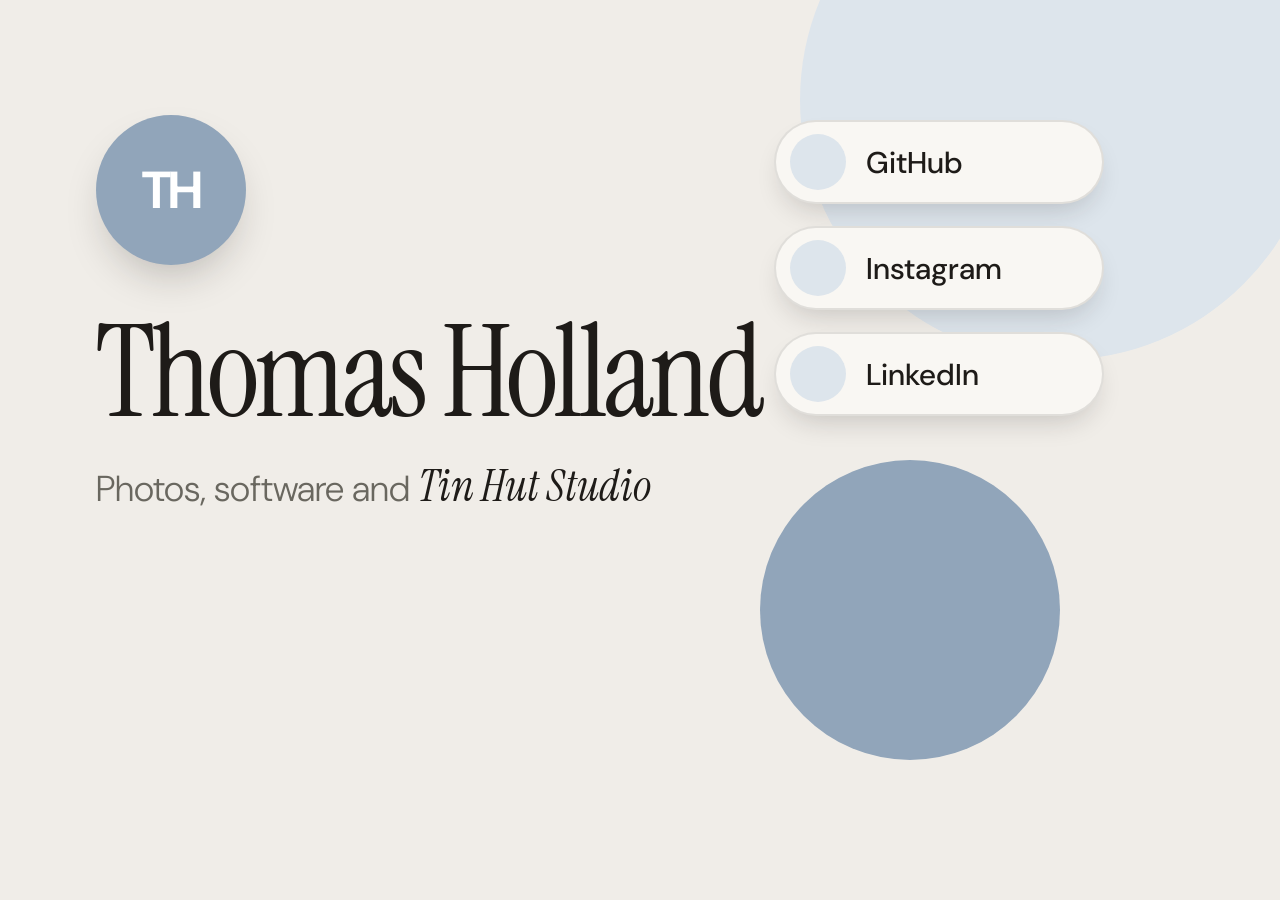
==== assets/og.html @ 6a864e3f "Add OG image, touch icon and intro tweak" ====
<!DOCTYPE html>
<html lang="en-GB"><head><meta charset="utf-8"><title>OG image</title>
<style>
@font-face{font-family:"DM Sans";font-weight:100 1000;src:url(../fonts/dm-sans-variable.woff2)}
@font-face{font-family:"Instrument Serif";src:url(../fonts/instrument-serif-regular.woff2)}
@font-face{font-family:"Instrument Serif";font-style:italic;src:url(../fonts/instrument-serif-italic.woff2)}
*{box-sizing:border-box}
body{margin:0;width:1200px;height:630px;background:#f0ede8;color:#1e1b18;font-family:"DM Sans",sans-serif;position:relative;overflow:hidden}
.blob{position:absolute;border-radius:50%}
.b1{width:520px;height:520px;right:-120px;top:-160px;background:#dde5ec}
.b2{width:300px;height:300px;right:140px;bottom:-130px;background:#91a5ba}
.wrap{position:absolute;left:96px;top:0;bottom:0;display:flex;flex-direction:column;justify-content:center}
.av{width:150px;height:150px;border-radius:50%;background:#91a5ba;color:#fff;display:grid;place-items:center;font:700 52px "DM Sans";letter-spacing:-.06em;box-shadow:0 20px 40px -12px #1e1b1840}
h1{font:400 128px/1 "Instrument Serif";letter-spacing:-.03em;margin:44px 0 20px}
p{margin:0;font-size:36px;font-weight:300;color:#69675f}
p em{font:italic 400 44px "Instrument Serif";color:#1e1b18}
.pills{position:absolute;right:96px;top:120px;display:flex;flex-direction:column;gap:22px;width:330px}
.pill{height:84px;border-radius:999px;background:#f9f7f3;border:2px solid #0000001a;box-shadow:0 14px 28px -10px #1e1b1833;display:flex;align-items:center;gap:20px;padding:0 14px;font-size:30px;font-weight:500}
.pill i{width:56px;height:56px;border-radius:50%;background:#dde5ec}
.icon{width:180px;height:180px;border-radius:50%;background:#91a5ba;color:#fff;display:grid;place-items:center;font:700 64px "DM Sans";letter-spacing:-.06em}
</style></head><body>
<div class="blob b1"></div><div class="blob b2"></div>
<div class="wrap"><div class="av">TH</div><h1>Thomas Holland</h1><p>Photos, software and <em>Tin Hut Studio</em></p></div>
<div class="pills"><div class="pill"><i></i>GitHub</div><div class="pill"><i></i>Instagram</div><div class="pill"><i></i>LinkedIn</div></div>
</body></html>
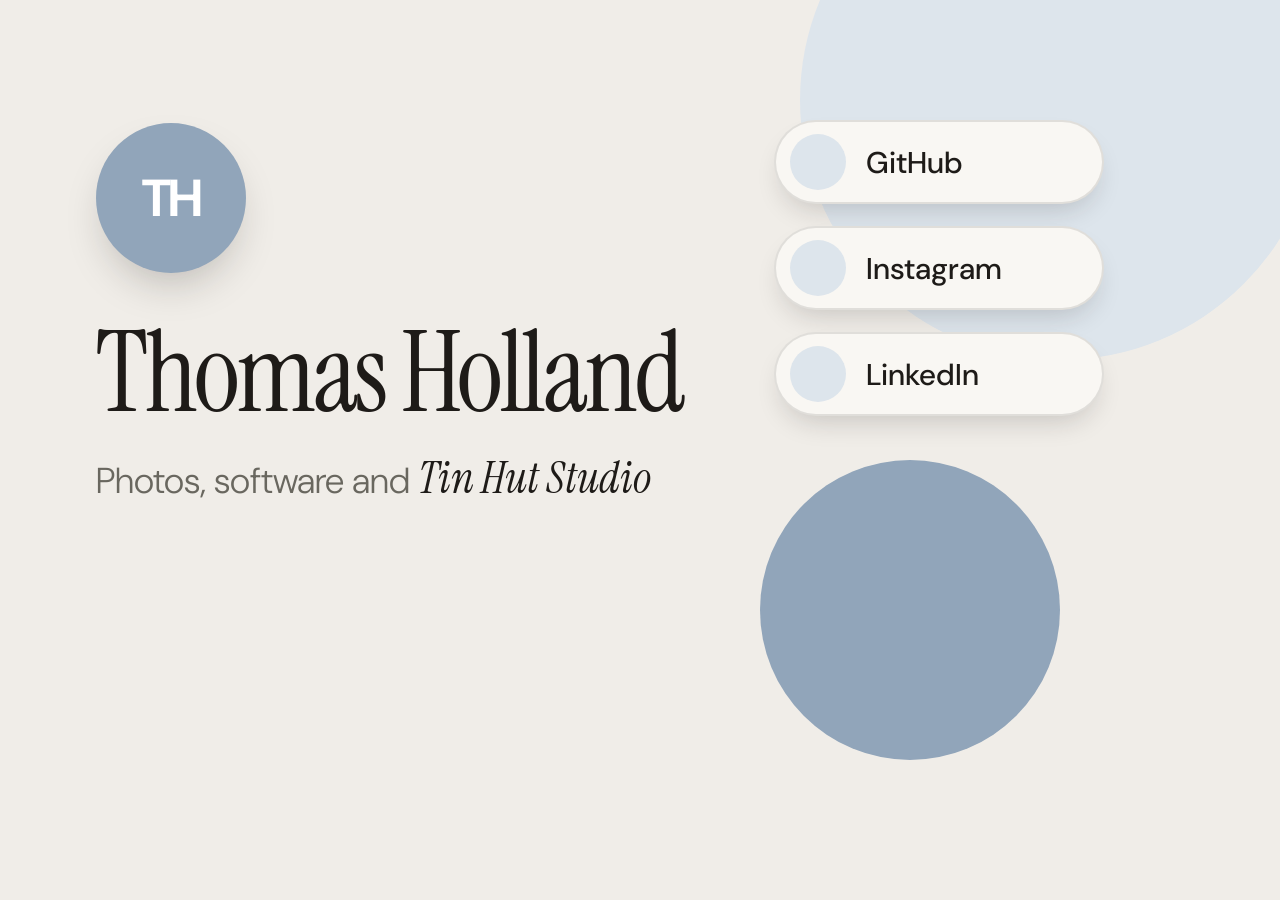
==== commit fc1da15e: "Tidy intro wording and OG headline size" ====
--- a/assets/og.html
+++ b/assets/og.html
@@ -11,7 +11,7 @@
 .b2{width:300px;height:300px;right:140px;bottom:-130px;background:#91a5ba}
 .wrap{position:absolute;left:96px;top:0;bottom:0;display:flex;flex-direction:column;justify-content:center}
 .av{width:150px;height:150px;border-radius:50%;background:#91a5ba;color:#fff;display:grid;place-items:center;font:700 52px "DM Sans";letter-spacing:-.06em;box-shadow:0 20px 40px -12px #1e1b1840}
-h1{font:400 128px/1 "Instrument Serif";letter-spacing:-.03em;margin:44px 0 20px}
+h1{font:400 112px/1 "Instrument Serif";letter-spacing:-.03em;margin:44px 0 20px}
 p{margin:0;font-size:36px;font-weight:300;color:#69675f}
 p em{font:italic 400 44px "Instrument Serif";color:#1e1b18}
 .pills{position:absolute;right:96px;top:120px;display:flex;flex-direction:column;gap:22px;width:330px}
